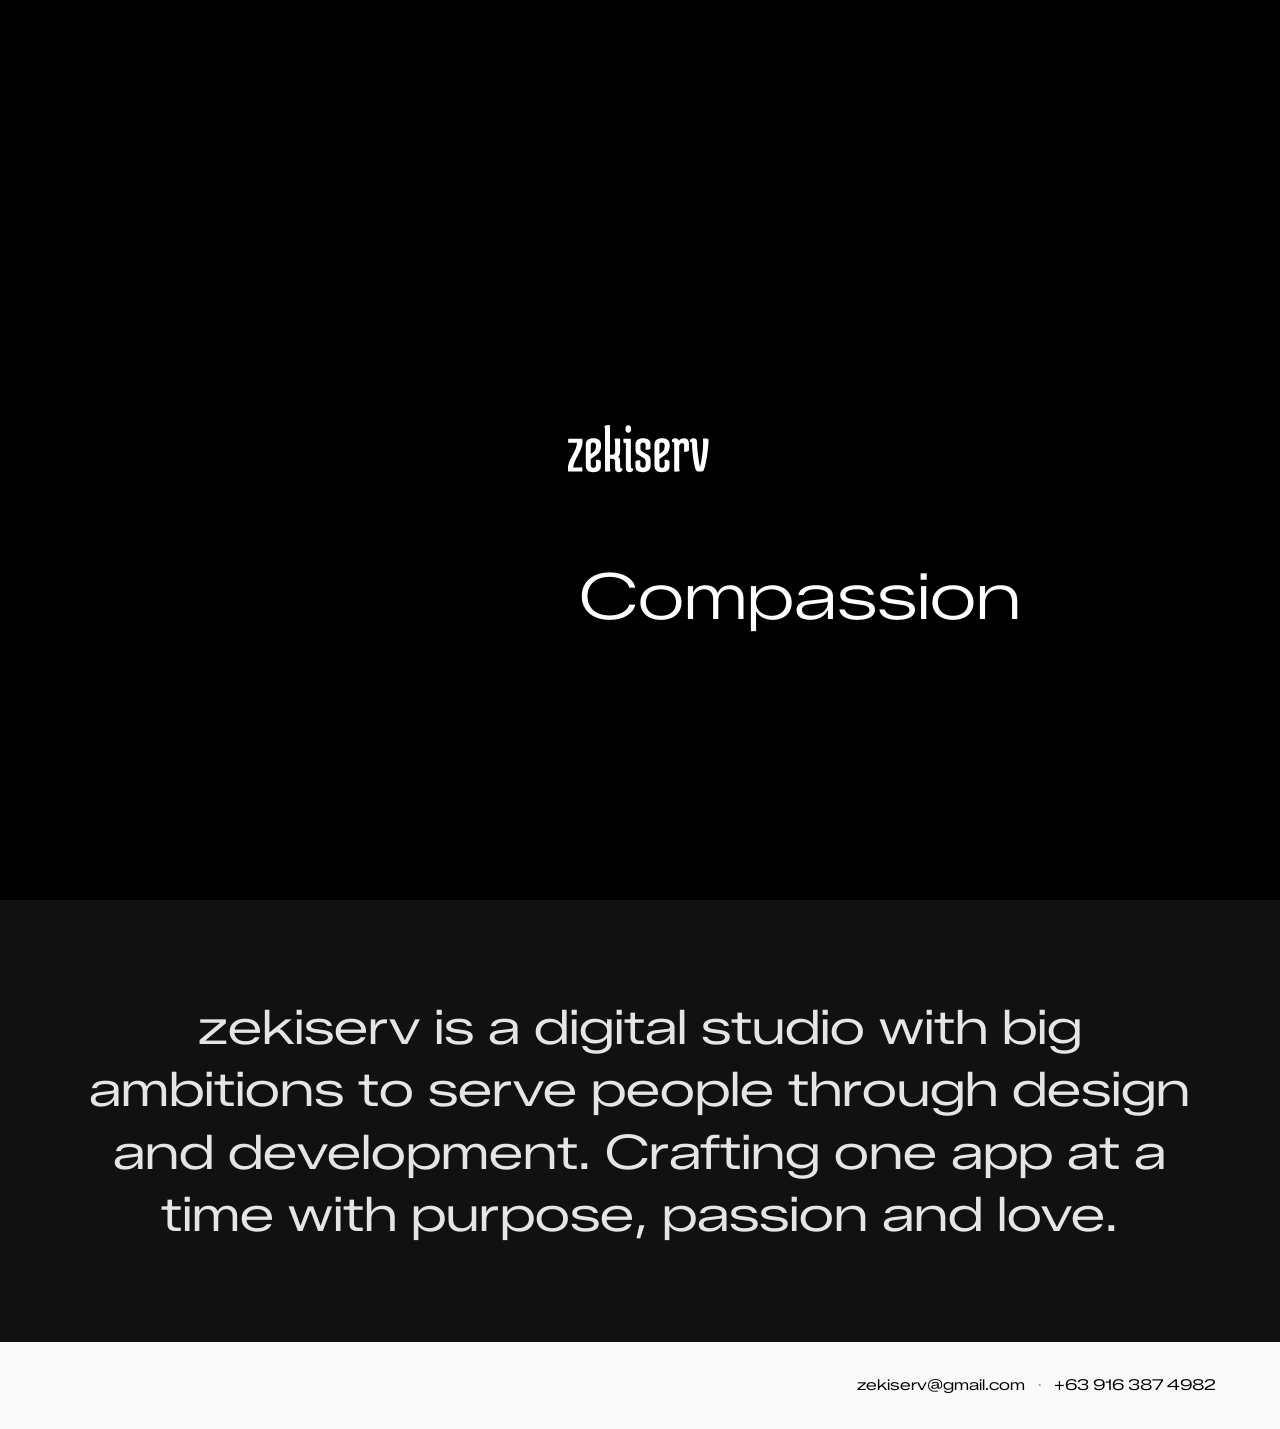
==== index.html @ c9465d20 "Initial commit: zekiserv agency website" ====
<!DOCTYPE html>
<html lang="en">
<head>
  <meta charset="UTF-8">
  <meta name="viewport" content="width=device-width, initial-scale=1.0">
  <title>Serving — Web Design & Development</title>
  <link rel="preconnect" href="https://fonts.googleapis.com">
  <link rel="preconnect" href="https://fonts.gstatic.com" crossorigin>
  <link href="https://fonts.googleapis.com/css2?family=Zalando+Sans+Expanded:wght@200;300;400;500;600;700;800;900&display=swap" rel="stylesheet">
  <link rel="stylesheet" href="styles.css">
</head>
<body>
  <main>
    <section id="hero" class="hero" aria-label="Hero">
      <header class="hero-header">
        <div class="hero-logo">
          <img src="zekiservlogo.svg" alt="Zekiserv Logo" width="150" height="50">
        </div>
        <!-- <nav class="hero-nav" aria-label="Main">
          <ul class="hero-nav-list">
            <li><a href="#projects">Projects</a></li>
            <li><a href="#about">About</a></li>
            <li><a href="#contact">Contact</a></li>
          </ul>
        </nav> -->
      </header>
      <div id="dvd-text" class="dvd-text dvd-text-measure" aria-hidden="true">With Purpose</div>
      <canvas id="dvd-canvas" class="dvd-canvas"></canvas>
    </section>


    <section id="about" class="about" aria-labelledby="about-heading">
      <h2 id="about-heading" class="visually-hidden">About</h2>
      <p class="about-text">
        zekiserv is a digital studio with big ambitions to serve people through design and development. 
        Crafting one app at a time with purpose, passion and love.
      </p>
    </section>


    <!-- <section id="projects" class="projects" aria-labelledby="projects-heading">
      <h2 id="projects-heading" class="visually-hidden">Projects</h2>
      <ul class="projects-list">
        <li class="project-item" data-project='{"name":"Project One","description":"A responsive e-commerce platform built for a fashion retailer. We handled brand identity, UI design, and front-end development to create a fast, accessible shopping experience.","images":[{"src":"https://images.unsplash.com/photo-1561070791-2526d30994b5?w=800&h=600&fit=crop","title":"Homepage Design","caption":"Clean, modern interface with focus on product showcase"},{"src":"https://images.unsplash.com/photo-1558655146-d09347e92766?w=800&h=600&fit=crop","title":"Product Detail View","caption":"Detailed product pages with high-quality imagery"},{"src":"https://images.unsplash.com/photo-1545235617-7a424c1a60cc?w=800&h=600&fit=crop","title":"Shopping Cart","caption":"Streamlined checkout process for better conversion"}]}'>
          <div class="project-item-capsule">
            <div class="project-capsule-wrapper">
              <img src="https://images.unsplash.com/photo-1561070791-2526d30994b5?w=200&h=200&fit=crop" alt="Project One" class="project-image" width="200" height="200">
            </div>
            <h3 class="project-name">Project One</h3>
            <button type="button" class="ghost-btn">About this project</button>
          </div>
        </li>
        <li class="project-item" data-project='{"name":"Project Two","description":"Brand and web presence for an architecture studio. We designed a minimal site that showcases their portfolio and process, with a custom CMS for easy updates.","images":[{"src":"https://images.unsplash.com/photo-1503387762-592deb58ef4e?w=800&h=600&fit=crop","title":"Portfolio Gallery","caption":"Showcasing architectural projects with large format imagery"},{"src":"https://images.unsplash.com/photo-1487958449943-2429e8be8625?w=800&h=600&fit=crop","title":"Project Detail","caption":"In-depth case studies with process documentation"}]}'>
          <div class="project-item-capsule">
            <div class="project-capsule-wrapper">
              <img src="https://images.unsplash.com/photo-1503387762-592deb58ef4e?w=200&h=200&fit=crop" alt="Project Two" class="project-image" width="200" height="200">
            </div>
            <h3 class="project-name">Project Two</h3>
            <button type="button" class="ghost-btn">About this project</button>
          </div>
        </li>
        <li class="project-item" data-project='{"name":"Project Three","description":"A web app for project management and team collaboration. Focus on usability, real-time updates, and a clear visual hierarchy for tasks and deadlines.","images":[{"src":"https://images.unsplash.com/photo-1460925895917-afdab827c52f?w=800&h=600&fit=crop","title":"Dashboard View","caption":"Overview of projects and tasks at a glance"},{"src":"https://images.unsplash.com/photo-1551288049-bebda4e38f71?w=800&h=600&fit=crop","title":"Task Management","caption":"Organized task lists with drag-and-drop functionality"},{"src":"https://images.unsplash.com/photo-1555949963-aa79dcee981c?w=800&h=600&fit=crop","title":"Team Collaboration","caption":"Real-time updates and team communication features"},{"src":"https://images.unsplash.com/photo-1558494949-ef010cbdcc31?w=800&h=600&fit=crop","title":"Analytics & Reports","caption":"Data visualization and progress tracking"}]}'>
          <div class="project-item-capsule">
            <div class="project-capsule-wrapper">
              <img src="https://images.unsplash.com/photo-1460925895917-afdab827c52f?w=200&h=200&fit=crop" alt="Project Three" class="project-image" width="200" height="200">
            </div>
            <h3 class="project-name">Project Three</h3>
            <button type="button" class="ghost-btn">About this project</button>
          </div>
        </li>
        <li class="project-item" data-project='{"name":"Project Four","description":"Website redesign for a non-profit. We improved information architecture, accessibility, and donation flows while keeping their voice and mission central.","images":[{"src":"https://images.unsplash.com/photo-1529156069898-49953e39b3ac?w=800&h=600&fit=crop","title":"Homepage","caption":"Welcoming design that communicates the organization mission"},{"src":"https://images.unsplash.com/photo-1522071820081-009f0129c71c?w=800&h=600&fit=crop","title":"Donation Flow","caption":"Simplified donation process with clear call-to-action"}]}'>
          <div class="project-item-capsule">
            <div class="project-capsule-wrapper">
              <img src="https://images.unsplash.com/photo-1529156069898-49953e39b3ac?w=200&h=200&fit=crop" alt="Project Four" class="project-image" width="200" height="200">
            </div>
            <h3 class="project-name">Project Four</h3>
            <button type="button" class="ghost-btn">About this project</button>
          </div>
        </li>
      </ul>
    </section> -->

    <footer id="contact" class="contact" aria-labelledby="contact-heading">
      <h2 id="contact-heading" class="visually-hidden">Contact</h2>
      <div class="contact-row">
        <a id="contact-email-link" href="#" data-obfuscated="bWFpbHRvOnpla2lzZXJ2QGdtYWlsLmNvbQ==">Loading...</a>
        <span class="contact-sep">·</span>
        <a id="contact-phone-link" href="#" data-obfuscated="dGVsOis2MyA5MTYgMzg3IDQ5ODI=">Loading...</a>
      </div>
    </footer>
  </main>

  <div id="project-modal" class="modal" role="dialog" aria-modal="true" aria-labelledby="modal-title" aria-hidden="true">
    <div class="modal-backdrop"></div>
    <div class="modal-inner">
      <button type="button" class="modal-close" aria-label="Close modal">&times;</button>
      <div class="modal-gallery">
        <div class="modal-gallery-inner"></div>
      </div>
      <div class="modal-sidebar">
        <h2 id="modal-title" class="modal-title"></h2>
        <div class="modal-description"></div>
      </div>
    </div>
  </div>

  <script src="script.js"></script>
</body>
</html>
---- styles.css ----
/* Reset & base */
*,
*::before,
*::after {
  box-sizing: border-box;
}

html {
  scroll-behavior: smooth;
}

body {
  margin: 0;
  font-family: 'Zalando Sans Expanded', system-ui, -apple-system, BlinkMacSystemFont, 'Segoe UI', Roboto, sans-serif;
  color: #000;
  line-height: 1.5;
}

main {
  display: flex;
  flex-direction: column;
  align-items: center;
  width: 100%;
}

.visually-hidden {
  position: absolute;
  width: 1px;
  height: 1px;
  padding: 0;
  margin: -1px;
  overflow: hidden;
  clip: rect(0, 0, 0, 0);
  white-space: nowrap;
  border: 0;
}

/* Hero */
.hero {
  position: relative;
  width: 100%;
  min-width: 100%;
  min-height: 100vh;
  background: #000;
  display: flex;
  align-items: center;
  justify-content: center;
  overflow: hidden;
  align-self: stretch;
}

.hero-header {
  position: absolute;
  top: 50%;
  left: 50%;
  transform: translate(-50%, -50%);
  padding: 0;
  display: flex;
  flex-direction: column;
  align-items: center;
  gap: clamp(1rem, 3vw, 1.5rem);
  z-index: 1;
  pointer-events: none;
}

.hero-logo {
  background: #000;
  padding: 0.75rem 1.25rem;
}

.hero-logo img {
  display: block;
  height: 50px;
  width: auto;
}

.hero-nav-list {
  list-style: none;
  margin: 0;
  padding: 0;
  display: flex;
  flex-wrap: wrap;
  gap: 1.5rem 2rem;
  justify-content: center;
}

.hero-nav-list a {
  color: #fff;
  text-decoration: none;
  font-size: 0.9375rem;
  font-weight: 400;
  border-bottom: 1px solid transparent;
  transition: border-color 0.2s;
}

.hero-nav-list a:hover {
  border-bottom-color: #fff;
}

.dvd-text-measure {
  position: absolute;
  visibility: hidden;
  pointer-events: none;
  color: #fff;
  font-size: clamp(2rem, 6vw, 4rem);
  font-weight: 300;
  letter-spacing: 0.05em;
  white-space: nowrap;
}

.dvd-canvas {
  position: absolute;
  pointer-events: none;
  z-index: 0;
}

/* Projects */
.projects {
  width: 100%;
  background: #fff;
  padding: clamp(3rem, 8vw, 6rem) 1.5rem;
  display: flex;
  flex-direction: column;
  align-items: center;
}

.projects-list {
  list-style: none;
  margin: 0;
  padding: 0;
  display: flex;
  flex-direction: column;
  gap: clamp(2rem, 5vw, 3rem);
  max-width: 560px;
  width: 100%;
  align-items: center;
  text-align: center;
}

.project-item {
  display: flex;
  flex-direction: column;
  align-items: center;
}

.project-item-capsule {
  display: flex;
  flex-direction: column;
  align-items: center;
  gap: 1rem;
  padding: 1.5rem 1.5rem 1.75rem;
  border: 2px solid #000;
  border-radius: 9999px;
  width: 100%;
  max-width: 280px;
  overflow: hidden;
  box-sizing: border-box;
}

.project-capsule-wrapper {
  position: relative;
  width: 200px;
  height: 200px;
  display: flex;
  align-items: center;
  justify-content: center;
}

.project-image {
  width: 200px;
  height: 200px;
  display: block;
  border-radius: 100px;
  object-fit: cover;
}

.project-name {
  margin: 0;
  font-size: 1.125rem;
  font-weight: 500;
  color: #000;
}

.ghost-btn {
  background: transparent;
  color: #000;
  border: 1px solid #000;
  padding: 0.5rem 1rem;
  font-size: 0.875rem;
  font-family: inherit;
  cursor: pointer;
  transition: background 0.2s, color 0.2s;
  max-width: calc(100% - 0.5rem);
  width: max-content;
  box-sizing: border-box;
  white-space: nowrap;
}

.ghost-btn:hover {
  background: #000;
  color: #fff;
}

/* About */
.about {
  width: 100%;
  background: #111;
  padding: clamp(3rem, 8vw, 6rem) 1.5rem;
  display: flex;
  flex-direction: column;
  align-items: center;
  justify-content: center;
  text-align: center;
}

.about-text {
  margin: 0;
  max-width: 90%;
  font-size: 3rem;
  color: #e5e5e5;
  font-weight: 400;
  line-height: 1.3;
}

/* Contact / Footer */
.contact {
  width: 100%;
  background: #fafafa;
  padding: clamp(2rem, 2vw, 3rem) 4rem;
  display: flex;
  flex-direction: column;
  align-items: flex-end;
  text-align: right;
}

.contact-row {
  display: flex;
  flex-wrap: wrap;
  align-items: center;
  justify-content: flex-end;
  gap: 0.5rem 0.75rem;
  font-size: 0.9375rem;
}

.contact-row a {
  color: #000;
  text-decoration: none;
  border-bottom: 1px solid transparent;
  transition: border-color 0.2s;
}

.contact-row a:hover {
  border-bottom-color: #000;
}

.contact-sep {
  color: #999;
  user-select: none;
}

/* Project modal */
.modal {
  position: fixed;
  inset: 0;
  z-index: 1000;
  display: flex;
  align-items: center;
  justify-content: center;
  visibility: hidden;
  opacity: 0;
  transition: visibility 0.25s, opacity 0.25s;
}

.modal.is-open {
  visibility: visible;
  opacity: 1;
}

.modal-backdrop {
  position: absolute;
  inset: 0;
  background: #000;
  cursor: pointer;
}

.modal-inner {
  position: relative;
  width: 100%;
  height: 100%;
  display: flex;
  background: #fff;
  overflow: hidden;
}

.modal-close {
  position: absolute;
  top: 1rem;
  right: 1rem;
  z-index: 10;
  width: 2.5rem;
  height: 2.5rem;
  padding: 0;
  background: transparent;
  border: 1px solid #000;
  color: #000;
  font-size: 1.5rem;
  font-family: inherit;
  line-height: 1;
  cursor: pointer;
  display: flex;
  align-items: center;
  justify-content: center;
  transition: background 0.2s, color 0.2s;
}

.modal-close:hover {
  background: #000;
  color: #fff;
}

.modal-gallery {
  flex: 0 0 70%;
  width: 70%;
  height: 100%;
  overflow-y: auto;
  background: #f5f5f5;
  display: flex;
  flex-direction: column;
  align-items: center;
}

.modal-gallery-inner {
  display: flex;
  flex-direction: column;
  gap: 3rem;
  padding: 2rem;
  width: 100%;
  max-width: 100%;
}

.modal-gallery-item {
  display: flex;
  flex-direction: column;
  gap: 0.75rem;
}

.modal-gallery-item img {
  width: 100%;
  height: auto;
  display: block;
  object-fit: cover;
}

.modal-gallery-item-title {
  margin: 0;
  font-size: 1.125rem;
  font-weight: 600;
  color: #000;
}

.modal-gallery-item-caption {
  margin: 0;
  font-size: 0.875rem;
  color: #666;
  line-height: 1.5;
}

.modal-sidebar {
  flex: 0 0 30%;
  width: 30%;
  height: 100%;
  padding: clamp(2rem, 5vw, 4rem) 2rem;
  overflow-y: auto;
  display: flex;
  flex-direction: column;
  align-items: flex-start;
  justify-content: center;
  text-align: left;
}

.modal-title {
  margin: 0 0 1rem;
  font-size: 1.5rem;
  font-weight: 600;
  color: #000;
}

.modal-description {
  font-size: 0.9375rem;
  color: #333;
  line-height: 1.6;
}

/* Responsive: tablet */
@media (max-width: 768px) {
  .project-capsule-wrapper {
    width: 160px;
    height: 160px;
  }

  .project-image {
    width: 160px;
    height: 160px;
  }

  .about-text {
    font-size: 2.25rem;
  }
}

/* Responsive: mobile */
@media (max-width: 480px) {
  .project-capsule-wrapper {
    width: 180px;
    height: 180px;
  }

  .project-image {
    width: 180px;
    height: 180px;
  }

  .project-item-capsule {
    max-width: 260px;
    padding: 1.25rem 1.25rem 1.5rem;
  }

  .project-name {
    font-size: 1rem;
  }

  .ghost-btn {
    font-size: 0.8125rem;
    padding: 0.45rem 0.875rem;
  }

  .about-text {
    font-size: 1.5rem;
  }

  .contact-row {
    font-size: 0.875rem;
  }
}
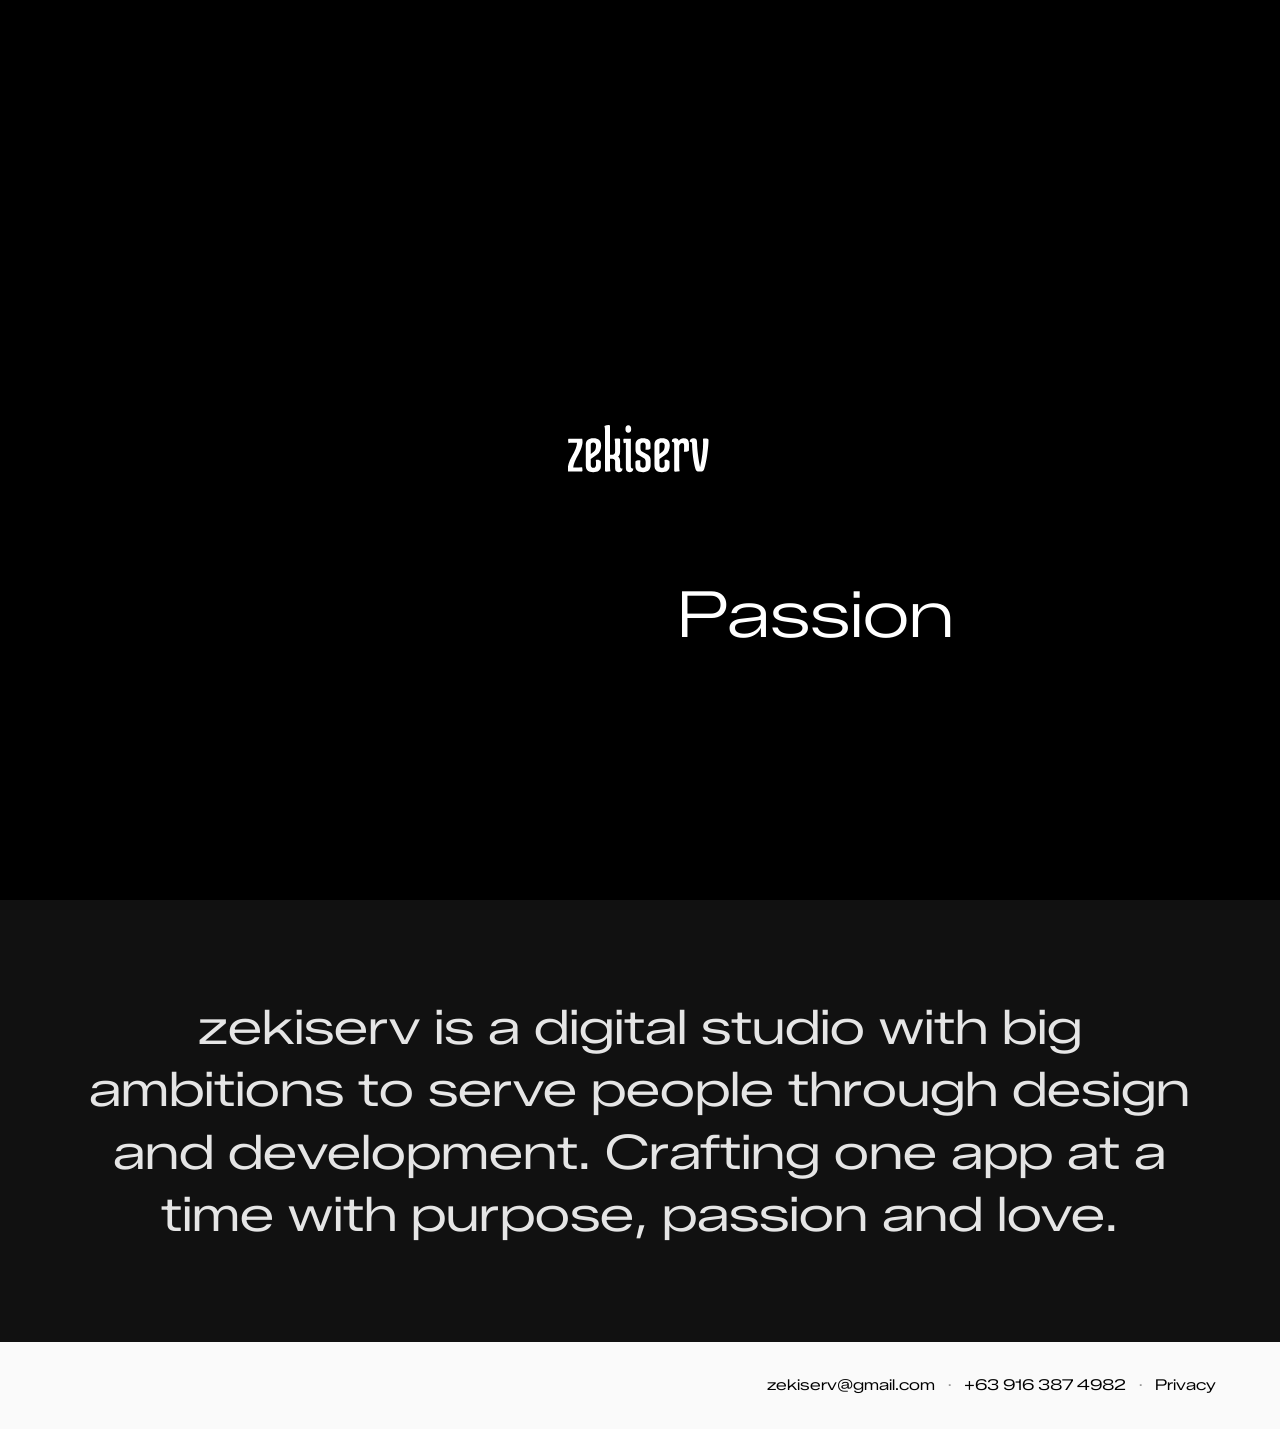
==== commit dc9bb6fa: "Added privacy policy" ====
--- a/index.html
+++ b/index.html
@@ -86,6 +86,8 @@
         <a id="contact-email-link" href="#" data-obfuscated="bWFpbHRvOnpla2lzZXJ2QGdtYWlsLmNvbQ==">Loading...</a>
         <span class="contact-sep">·</span>
         <a id="contact-phone-link" href="#" data-obfuscated="dGVsOis2MyA5MTYgMzg3IDQ5ODI=">Loading...</a>
+        <span class="contact-sep">·</span>
+        <a href="privacy.html">Privacy</a>
       </div>
     </footer>
   </main>
--- a/styles.css
+++ b/styles.css
@@ -258,6 +258,89 @@
   user-select: none;
 }
 
+/* Legal / Privacy page */
+.legal-page {
+  min-height: 100vh;
+  align-items: stretch;
+}
+
+.legal-header {
+  width: 100%;
+  background: #000;
+  padding: 1.5rem;
+  display: flex;
+  justify-content: center;
+}
+
+.legal-logo {
+  display: block;
+  line-height: 0;
+}
+
+.legal-logo img {
+  display: block;
+  height: 50px;
+  width: auto;
+}
+
+.legal-content {
+  width: 100%;
+  max-width: 720px;
+  padding: clamp(2.5rem, 6vw, 4rem) 1.5rem;
+  margin: 0 auto;
+}
+
+.legal-content h1 {
+  margin: 0 0 0.5rem;
+  font-size: clamp(1.75rem, 4vw, 2.25rem);
+  font-weight: 600;
+  line-height: 1.2;
+}
+
+.legal-meta {
+  margin: 0 0 2rem;
+  font-size: 0.875rem;
+  color: #666;
+}
+
+.legal-content h2 {
+  margin: 2rem 0 0.75rem;
+  font-size: 1.125rem;
+  font-weight: 600;
+  line-height: 1.3;
+}
+
+.legal-content p,
+.legal-content ul {
+  margin: 0 0 1rem;
+  font-size: 0.9375rem;
+  color: #333;
+  line-height: 1.65;
+}
+
+.legal-content ul {
+  padding-left: 1.25rem;
+}
+
+.legal-content li {
+  margin-bottom: 0.5rem;
+}
+
+.legal-content a {
+  color: #000;
+  text-decoration: none;
+  border-bottom: 1px solid transparent;
+  transition: border-color 0.2s;
+}
+
+.legal-content a:hover {
+  border-bottom-color: #000;
+}
+
+.legal-footer {
+  margin-top: auto;
+}
+
 /* Project modal */
 .modal {
   position: fixed;
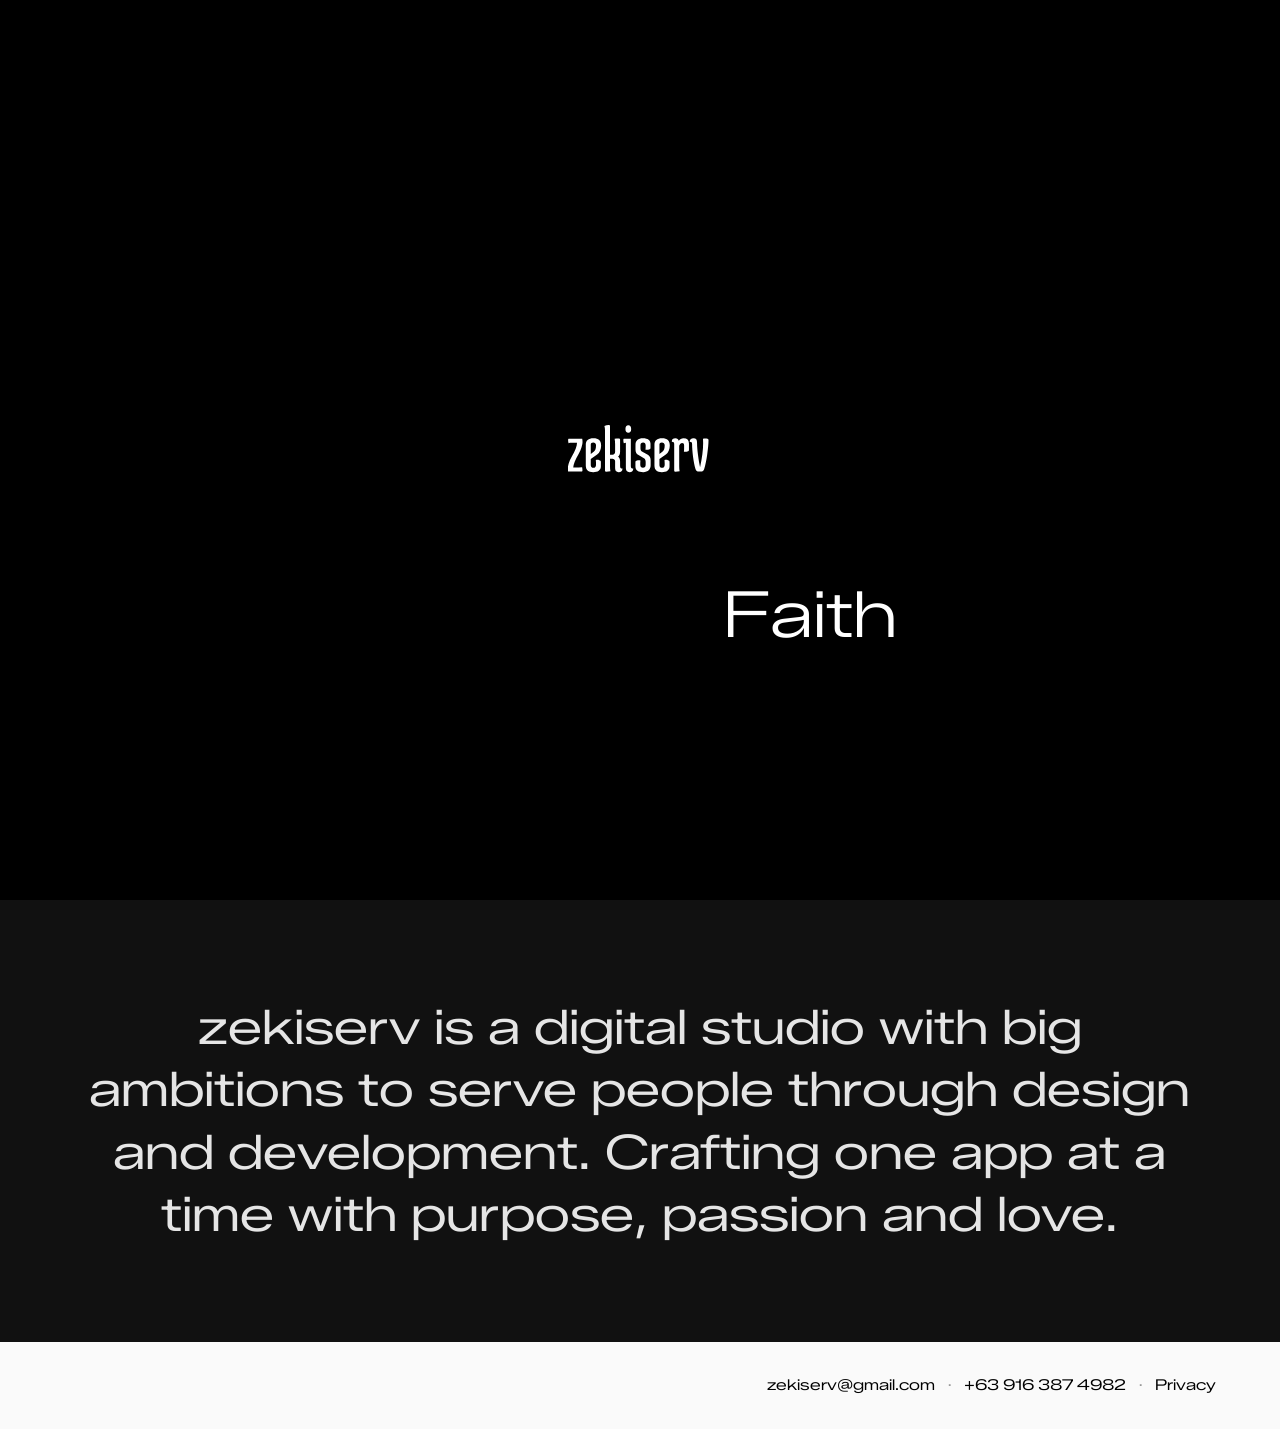
==== commit 93aa7996: "Move ShopperPro privacy policy under shopperpro/ and update branding. Relocate privacy.html to shopp" ====
--- a/index.html
+++ b/index.html
@@ -87,7 +87,7 @@
         <span class="contact-sep">·</span>
         <a id="contact-phone-link" href="#" data-obfuscated="dGVsOis2MyA5MTYgMzg3IDQ5ODI=">Loading...</a>
         <span class="contact-sep">·</span>
-        <a href="privacy.html">Privacy</a>
+        <a href="shopperpro/privacy.html">Privacy</a>
       </div>
     </footer>
   </main>
--- a/styles.css
+++ b/styles.css
@@ -269,7 +269,18 @@
   background: #000;
   padding: 1.5rem;
   display: flex;
-  justify-content: center;
+  flex-direction: column;
+  align-items: center;
+  gap: 0.75rem;
+}
+
+.legal-header-version {
+  margin: 0;
+  font-size: 0.875rem;
+  font-weight: 600;
+  letter-spacing: 0.04em;
+  color: #fff;
+  text-transform: uppercase;
 }
 
 .legal-logo {
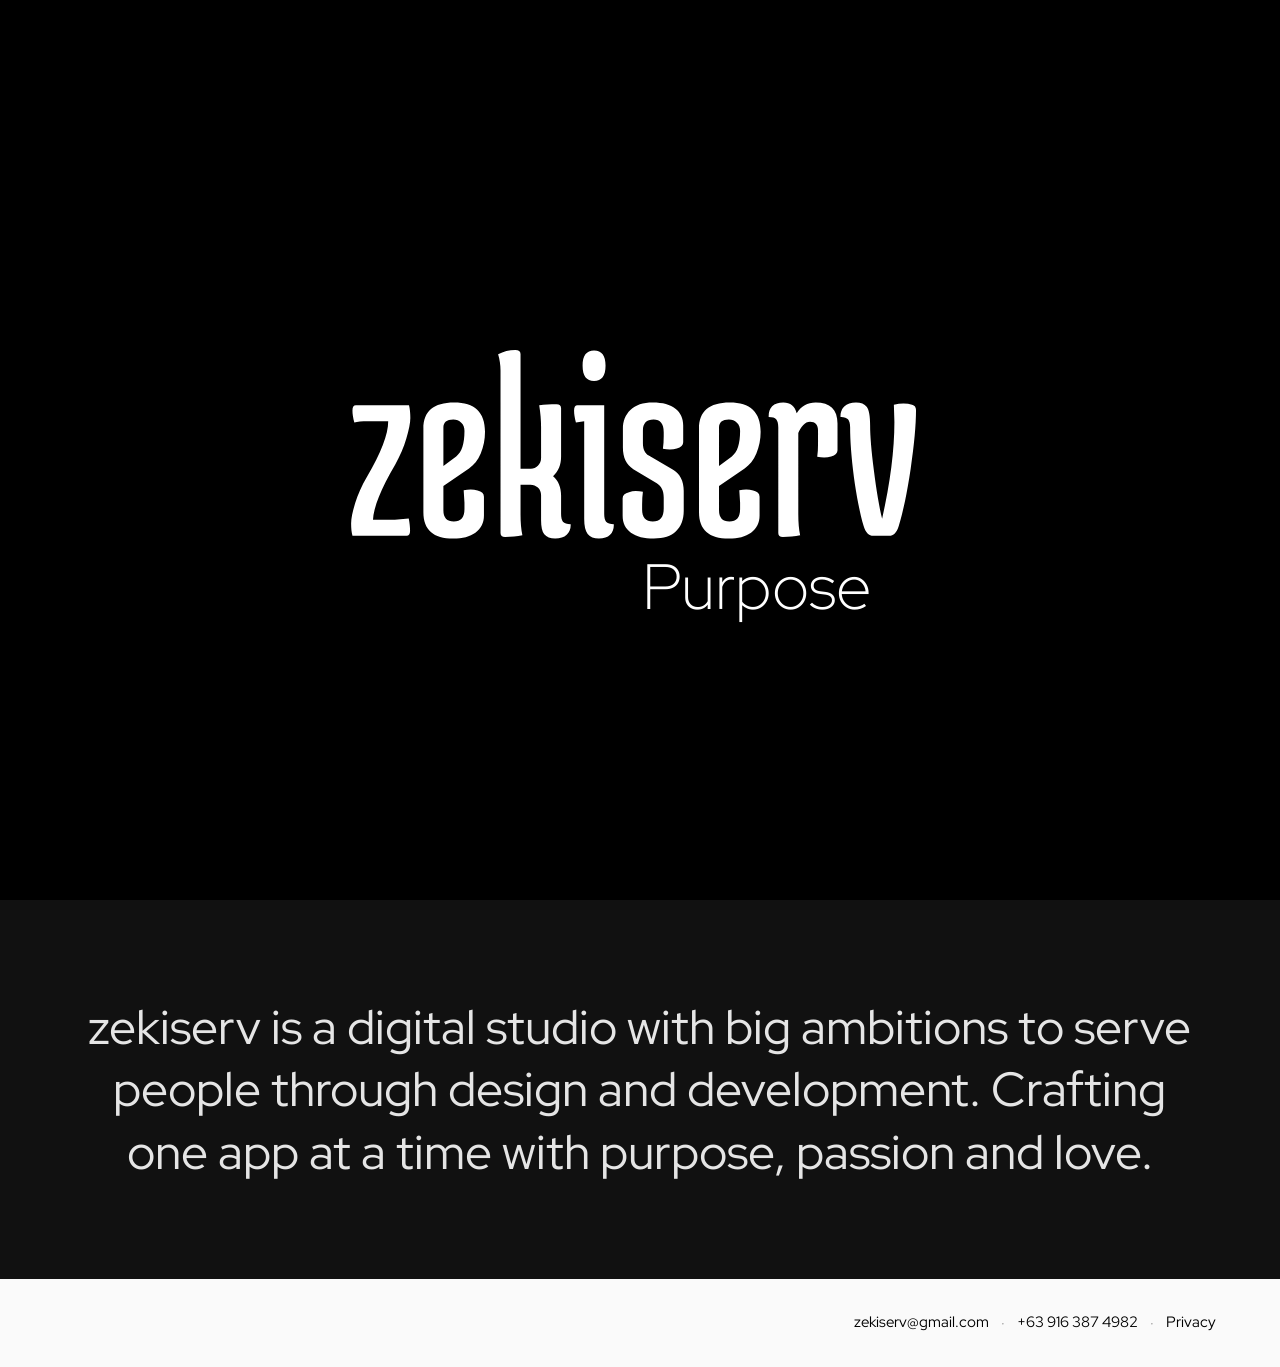
==== commit e9ad2291: "Update fonts to Red Hat Display" ====
--- a/index.html
+++ b/index.html
@@ -6,7 +6,7 @@
   <title>Serving — Web Design & Development</title>
   <link rel="preconnect" href="https://fonts.googleapis.com">
   <link rel="preconnect" href="https://fonts.gstatic.com" crossorigin>
-  <link href="https://fonts.googleapis.com/css2?family=Zalando+Sans+Expanded:wght@200;300;400;500;600;700;800;900&display=swap" rel="stylesheet">
+  <link href="https://fonts.googleapis.com/css2?family=Red+Hat+Display:wght@300..900&display=swap" rel="stylesheet">
   <link rel="stylesheet" href="styles.css">
 </head>
 <body>
--- a/styles.css
+++ b/styles.css
@@ -11,7 +11,7 @@
 
 body {
   margin: 0;
-  font-family: 'Zalando Sans Expanded', system-ui, -apple-system, BlinkMacSystemFont, 'Segoe UI', Roboto, sans-serif;
+  font-family: 'Red Hat Display', system-ui, -apple-system, BlinkMacSystemFont, 'Segoe UI', Roboto, sans-serif;
   color: #000;
   line-height: 1.5;
 }
@@ -70,7 +70,7 @@
 
 .hero-logo img {
   display: block;
-  height: 50px;
+  height: 200px;
   width: auto;
 }
 
@@ -535,4 +535,4 @@
   .contact-row {
     font-size: 0.875rem;
   }
-}
+}
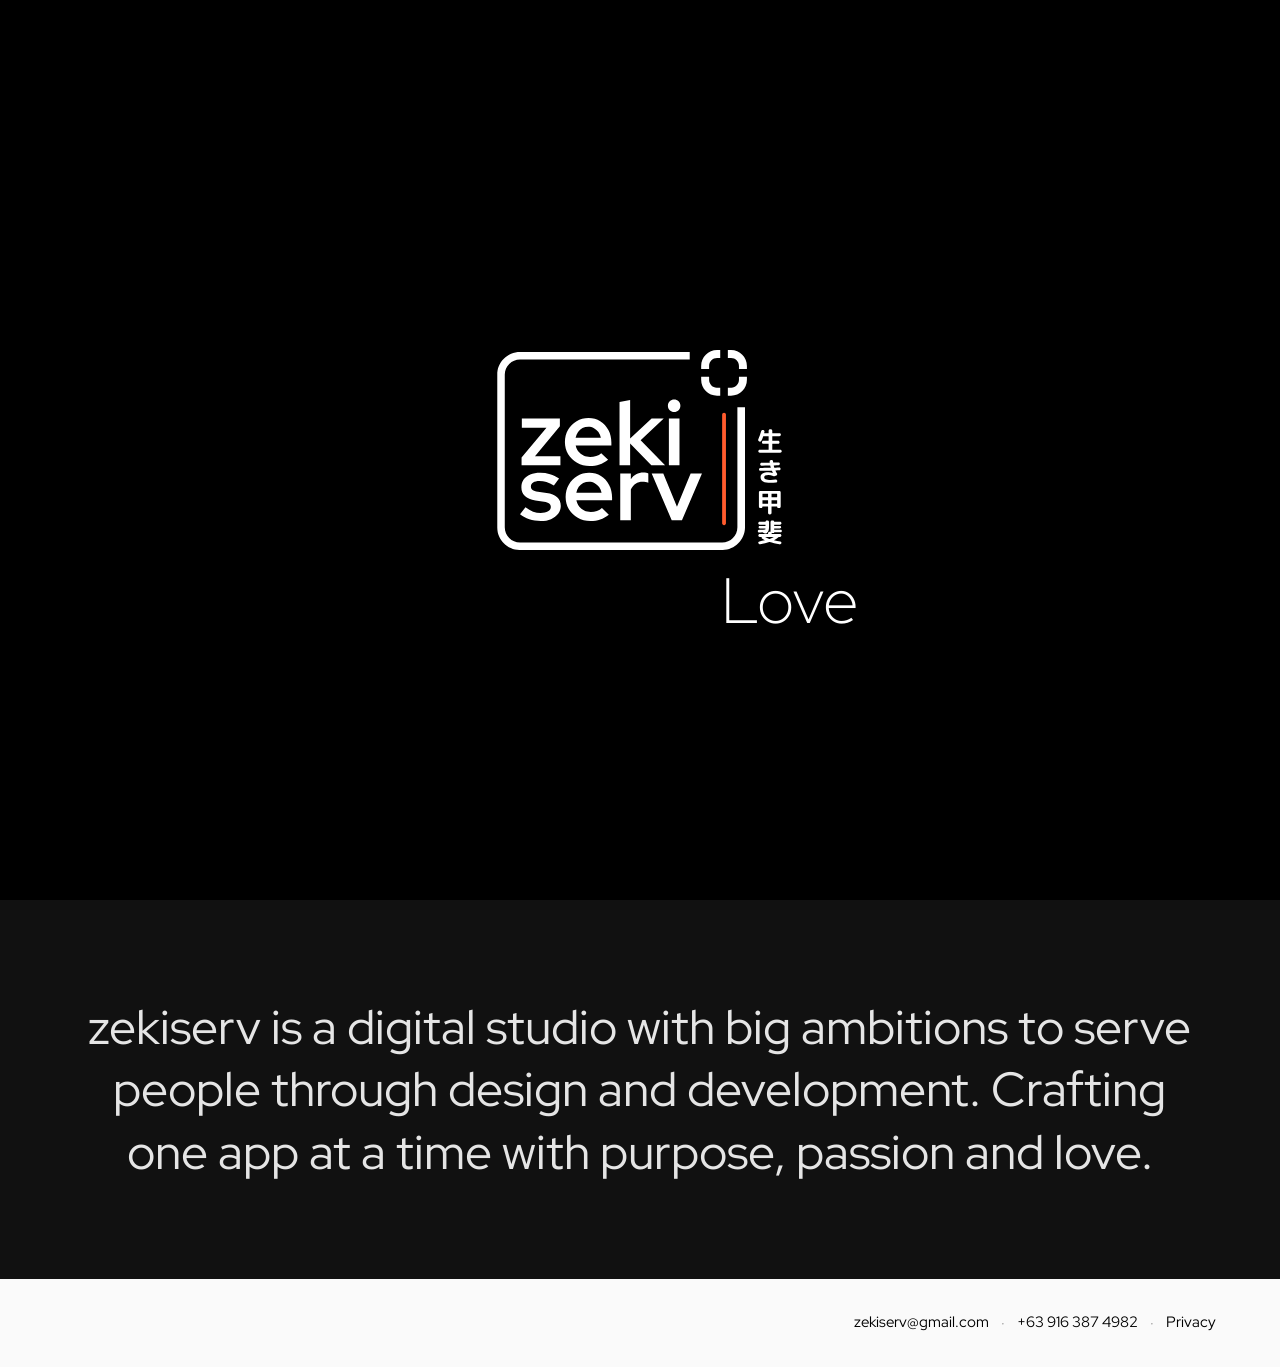
==== commit 4a265b93: "Pushing for new logo and website title." ====
--- a/index.html
+++ b/index.html
@@ -1,14 +1,16 @@
 <!DOCTYPE html>
 <html lang="en">
+
 <head>
   <meta charset="UTF-8">
   <meta name="viewport" content="width=device-width, initial-scale=1.0">
-  <title>Serving — Web Design & Development</title>
+  <title>zekiserv 生き甲斐 - serve people, serve God.</title>
   <link rel="preconnect" href="https://fonts.googleapis.com">
   <link rel="preconnect" href="https://fonts.gstatic.com" crossorigin>
   <link href="https://fonts.googleapis.com/css2?family=Red+Hat+Display:wght@300..900&display=swap" rel="stylesheet">
   <link rel="stylesheet" href="styles.css">
 </head>
+
 <body>
   <main>
     <section id="hero" class="hero" aria-label="Hero">
@@ -32,7 +34,7 @@
     <section id="about" class="about" aria-labelledby="about-heading">
       <h2 id="about-heading" class="visually-hidden">About</h2>
       <p class="about-text">
-        zekiserv is a digital studio with big ambitions to serve people through design and development. 
+        zekiserv is a digital studio with big ambitions to serve people through design and development.
         Crafting one app at a time with purpose, passion and love.
       </p>
     </section>
@@ -92,7 +94,8 @@
     </footer>
   </main>
 
-  <div id="project-modal" class="modal" role="dialog" aria-modal="true" aria-labelledby="modal-title" aria-hidden="true">
+  <div id="project-modal" class="modal" role="dialog" aria-modal="true" aria-labelledby="modal-title"
+    aria-hidden="true">
     <div class="modal-backdrop"></div>
     <div class="modal-inner">
       <button type="button" class="modal-close" aria-label="Close modal">&times;</button>
@@ -108,4 +111,5 @@
 
   <script src="script.js"></script>
 </body>
-</html>
+
+</html>
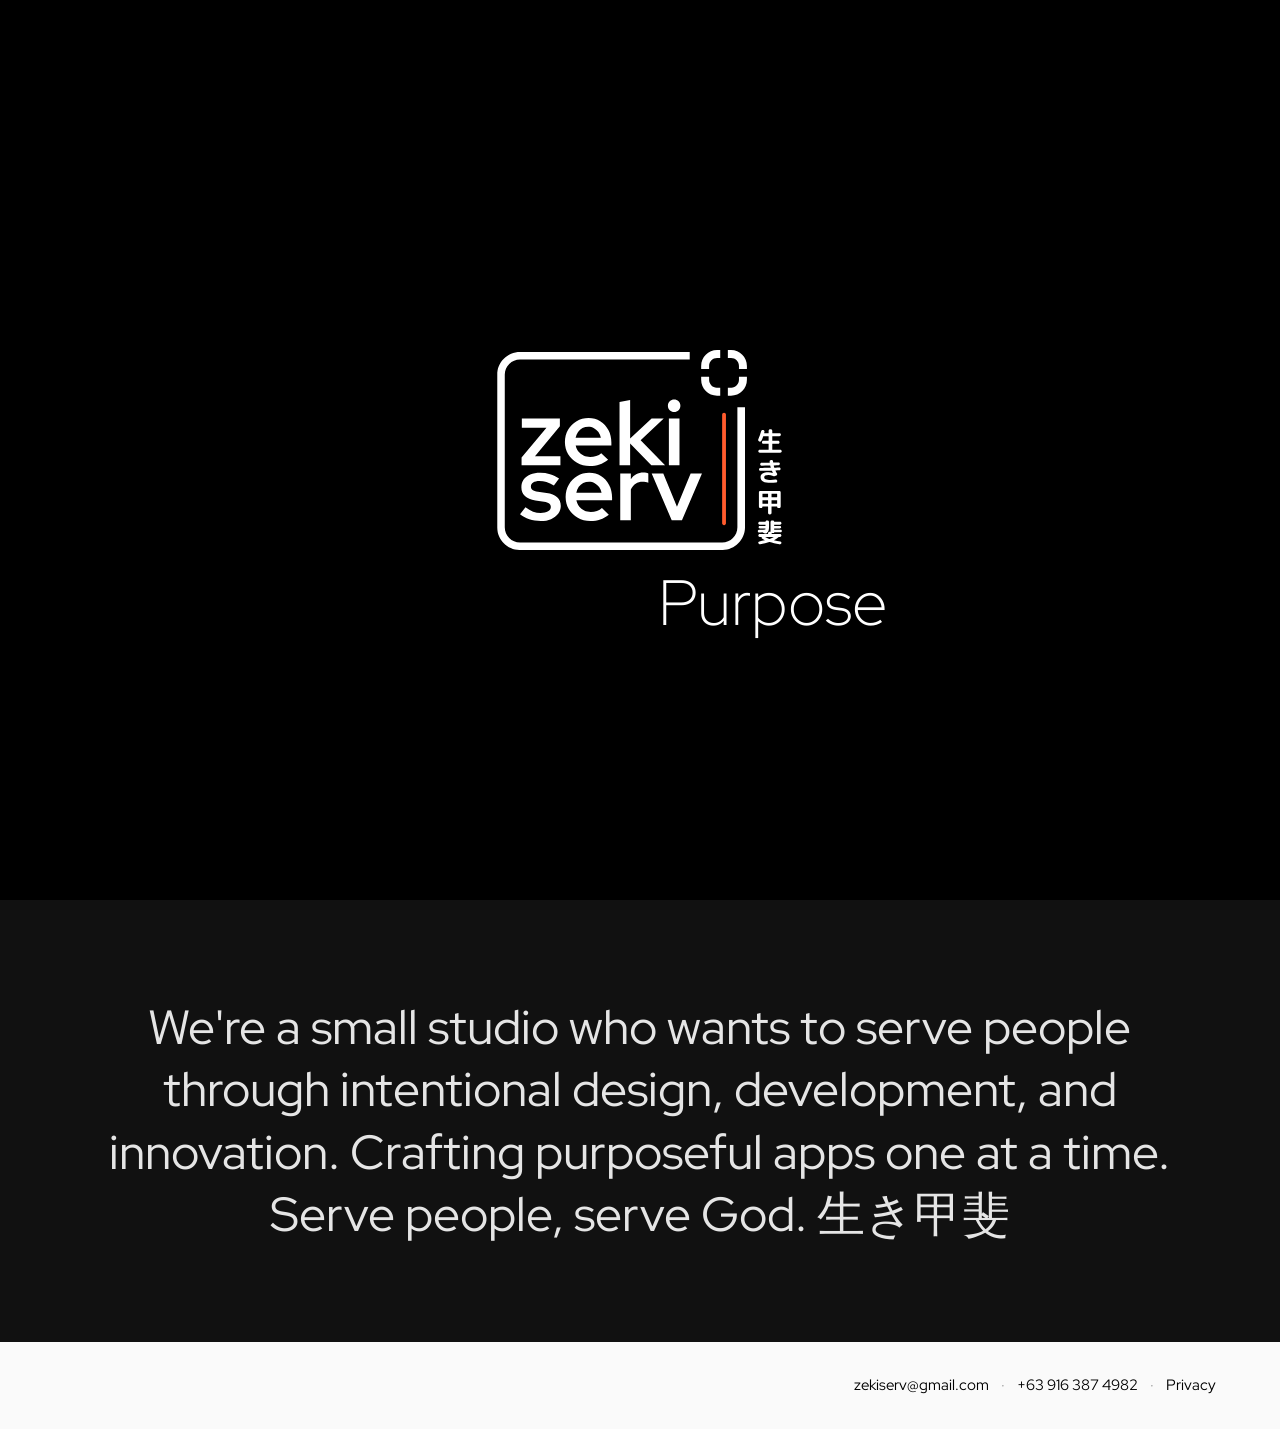
==== commit b635ec97: "Text updates." ====
--- a/index.html
+++ b/index.html
@@ -33,10 +33,8 @@
 
     <section id="about" class="about" aria-labelledby="about-heading">
       <h2 id="about-heading" class="visually-hidden">About</h2>
-      <p class="about-text">
-        zekiserv is a digital studio with big ambitions to serve people through design and development.
-        Crafting one app at a time with purpose, passion and love.
-      </p>
+      <h3 class="about-text">We're a small studio who wants to serve people through intentional design, development, and
+        innovation. Crafting purposeful apps one at a time. Serve people, serve God. 生き甲斐</h3>
     </section>
 
 
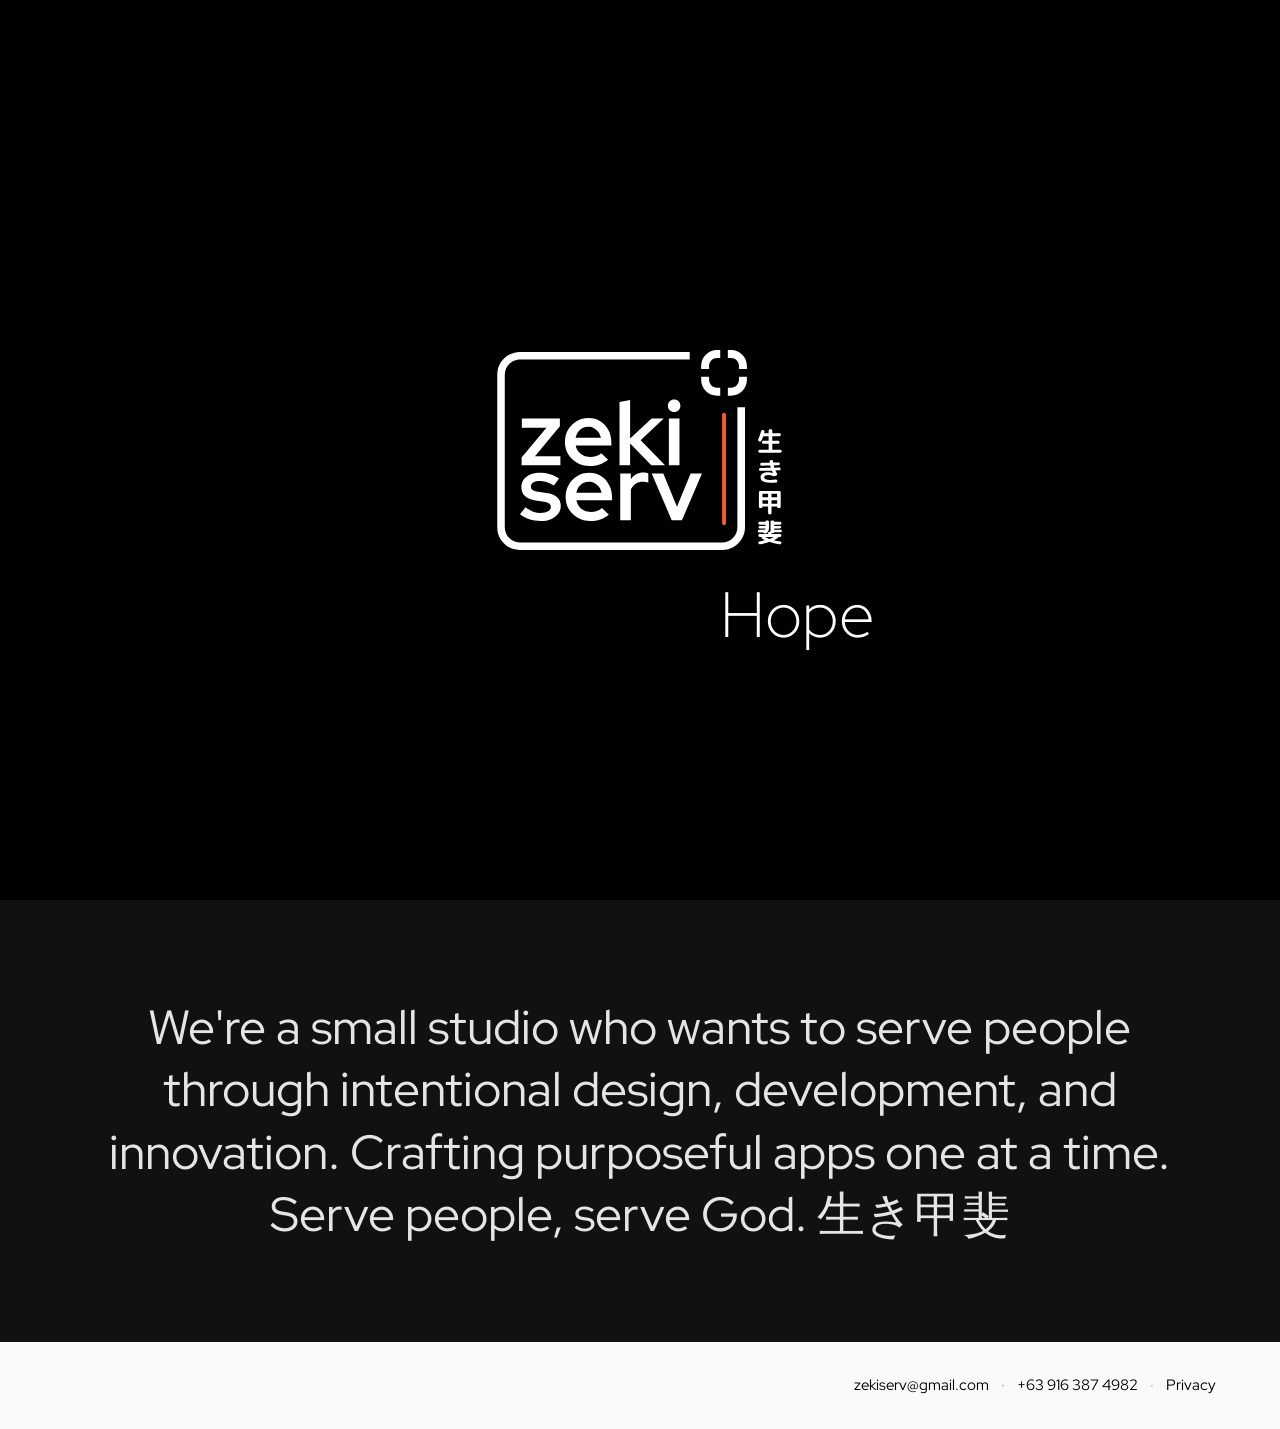
==== commit b9200493: "Text updates." ====
--- a/index.html
+++ b/index.html
@@ -4,7 +4,7 @@
 <head>
   <meta charset="UTF-8">
   <meta name="viewport" content="width=device-width, initial-scale=1.0">
-  <title>zekiserv 生き甲斐 - serve people, serve God.</title>
+  <title>zekiserv - serve people, serve God. 生き甲斐 </title>
   <link rel="preconnect" href="https://fonts.googleapis.com">
   <link rel="preconnect" href="https://fonts.gstatic.com" crossorigin>
   <link href="https://fonts.googleapis.com/css2?family=Red+Hat+Display:wght@300..900&display=swap" rel="stylesheet">
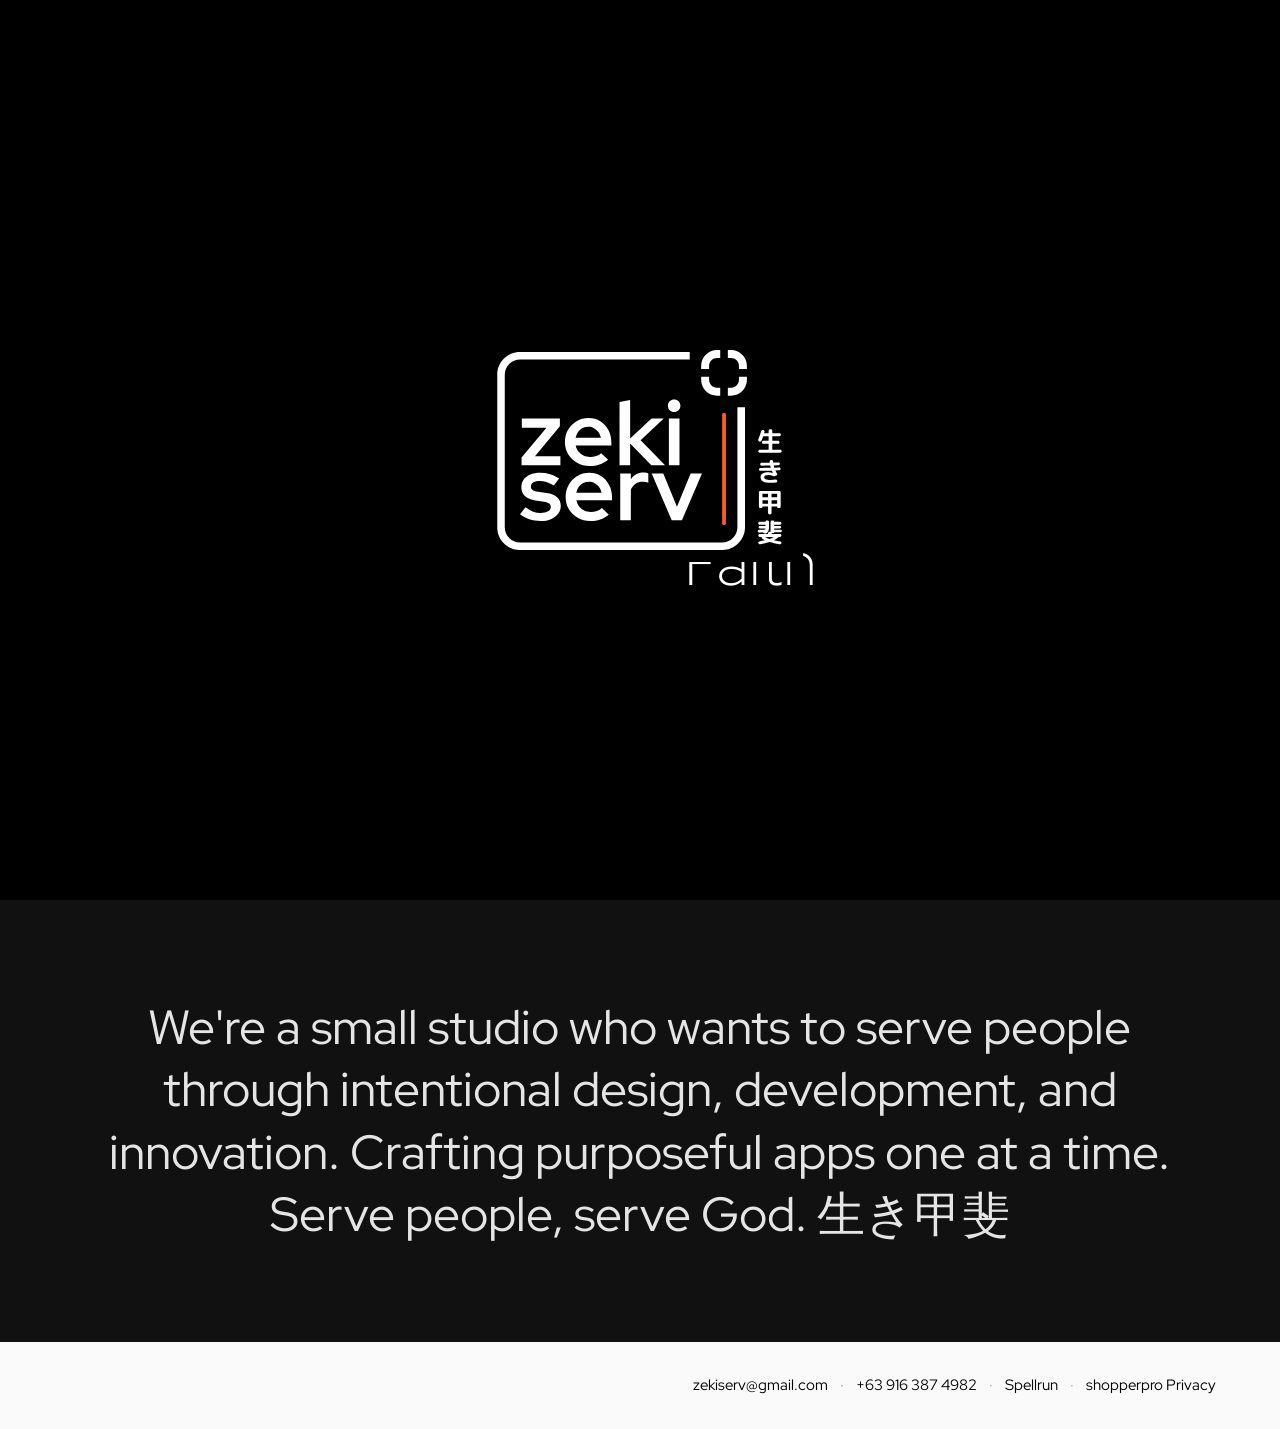
==== commit 9ff43fe4: "Add Spellrun subpage with privacy policy and terms Adds games/spellrun/ with a product page, privacy" ====
--- a/index.html
+++ b/index.html
@@ -87,7 +87,9 @@
         <span class="contact-sep">·</span>
         <a id="contact-phone-link" href="#" data-obfuscated="dGVsOis2MyA5MTYgMzg3IDQ5ODI=">Loading...</a>
         <span class="contact-sep">·</span>
-        <a href="shopperpro/privacy.html">Privacy</a>
+        <a href="games/spellrun/index.html">Spellrun</a>
+        <span class="contact-sep">·</span>
+        <a href="shopperpro/privacy.html">shopperpro Privacy</a>
       </div>
     </footer>
   </main>
--- a/styles.css
+++ b/styles.css
@@ -535,4 +535,103 @@
   .contact-row {
     font-size: 0.875rem;
   }
-}+}
+/* Product page (Spellrun) */
+.product-hero {
+  width: 100%;
+  background: #000;
+  padding: clamp(4rem, 12vw, 8rem) 1.5rem;
+  display: flex;
+  flex-direction: column;
+  align-items: center;
+  text-align: center;
+  gap: 1.25rem;
+}
+
+.product-title {
+  margin: 0;
+  font-size: clamp(2.5rem, 9vw, 5rem);
+  font-weight: 700;
+  line-height: 1.05;
+  letter-spacing: -0.02em;
+  color: #fff;
+}
+
+.product-tagline {
+  margin: 0;
+  max-width: 34ch;
+  font-size: clamp(1.0625rem, 2.5vw, 1.375rem);
+  font-weight: 300;
+  line-height: 1.45;
+  color: #e5e5e5;
+}
+
+.product-actions {
+  display: flex;
+  flex-wrap: wrap;
+  justify-content: center;
+  gap: 0.75rem;
+  margin-top: 0.75rem;
+}
+
+.ghost-btn-invert {
+  color: #fff;
+  border-color: #fff;
+  text-decoration: none;
+  display: inline-block;
+}
+
+.ghost-btn-invert:hover {
+  background: #fff;
+  color: #000;
+}
+
+.product-note {
+  margin: 0;
+  font-size: 0.875rem;
+  color: #999;
+}
+
+.product-features {
+  width: 100%;
+  background: #fff;
+  padding: clamp(3rem, 8vw, 5rem) 1.5rem;
+  display: flex;
+  justify-content: center;
+}
+
+.feature-grid {
+  list-style: none;
+  margin: 0;
+  padding: 0;
+  width: 100%;
+  max-width: 900px;
+  display: grid;
+  grid-template-columns: repeat(auto-fit, minmax(280px, 1fr));
+  gap: clamp(2rem, 5vw, 3rem);
+}
+
+.feature-name {
+  margin: 0 0 0.5rem;
+  font-size: 1.125rem;
+  font-weight: 600;
+  line-height: 1.3;
+  color: #000;
+}
+
+.feature-text {
+  margin: 0;
+  font-size: 0.9375rem;
+  line-height: 1.65;
+  color: #333;
+}
+
+@media (max-width: 480px) {
+  .product-tagline {
+    font-size: 1rem;
+  }
+
+  .feature-grid {
+    grid-template-columns: 1fr;
+  }
+}
